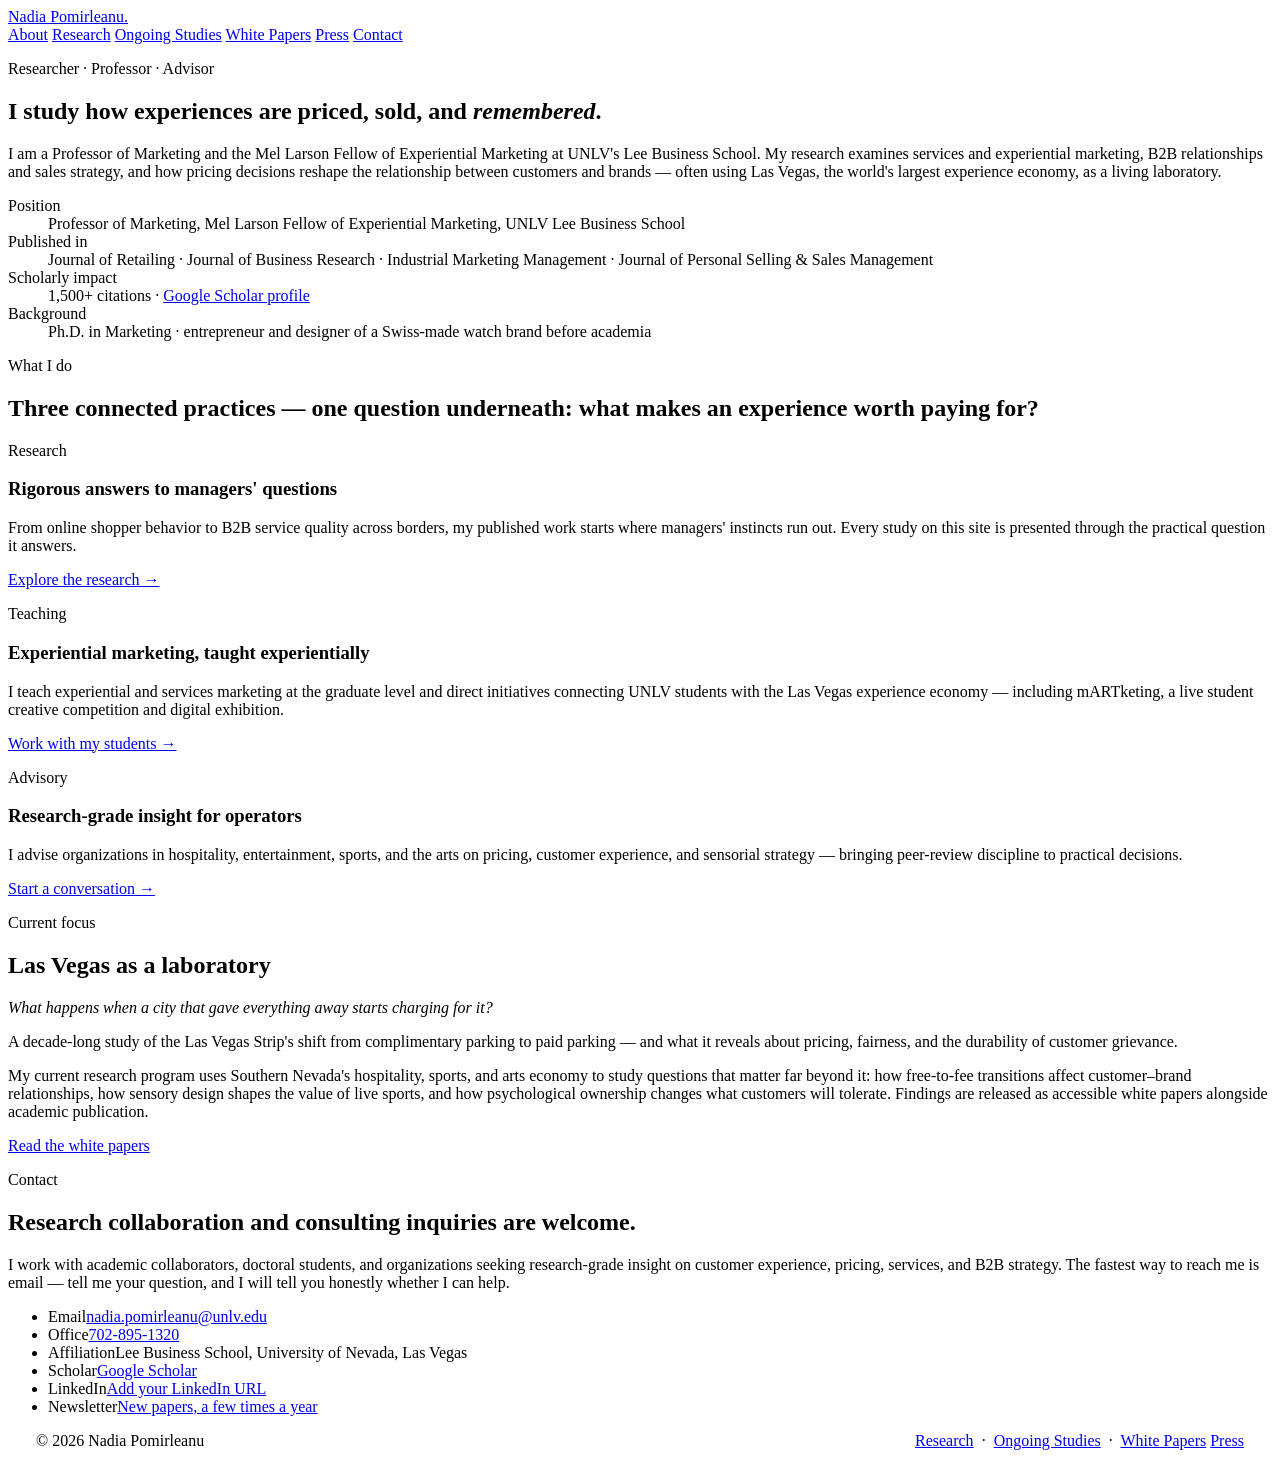
==== ongoing.html @ bba8aac1 "Add files via upload" ====
<!DOCTYPE html>
<html lang="en">
<head>
<meta charset="UTF-8">
<meta name="viewport" content="width=device-width, initial-scale=1.0">
<title>Nadia Pomirleanu, Ph.D. — Marketing Researcher & Professor</title>
<meta name="description" content="Nadia Pomirleanu is Professor of Marketing and Mel Larson Fellow of Experiential Marketing at UNLV. Research on services, B2B strategy, experiential marketing, and pricing.">
<link rel="preconnect" href="https://fonts.googleapis.com">
<link rel="preconnect" href="https://fonts.gstatic.com" crossorigin>
<link href="https://fonts.googleapis.com/css2?family=Fraunces:ital,opsz,wght@0,9..144,300..600;1,9..144,300..600&family=Instrument+Sans:wght@400;500;600&display=swap" rel="stylesheet">
<link rel="canonical" href="https://nadiapomirleanu.com/">
<meta property="og:type" content="website">
<meta property="og:title" content="Nadia Pomirleanu, Ph.D. — Marketing Researcher & Professor">
<meta property="og:description" content="Research on how experiences are priced, sold, and remembered. Services, pricing & fairness, B2B strategy, sensorial marketing.">
<meta property="og:url" content="https://nadiapomirleanu.com/">
<meta property="og:image" content="https://nadiapomirleanu.com/assets/og.png">
<meta name="twitter:card" content="summary_large_image">
<meta name="twitter:title" content="Nadia Pomirleanu, Ph.D. — Marketing Researcher & Professor">
<meta name="twitter:image" content="https://nadiapomirleanu.com/assets/og.png">
<link rel="stylesheet" href="styles.css">
<script src="analytics.js" defer></script>
<script type="application/ld+json">
{
  "@context": "https://schema.org",
  "@type": "Person",
  "name": "Nadia Pomirleanu",
  "honorificSuffix": "Ph.D.",
  "jobTitle": "Professor of Marketing",
  "worksFor": {"@type": "CollegeOrUniversity", "name": "University of Nevada, Las Vegas"},
  "email": "mailto:nadia.pomirleanu@unlv.edu",
  "url": "https://nadiapomirleanu.com",
  "sameAs": ["https://scholar.google.com/citations?user=PlLPTEgAAAAJ"],
  "knowsAbout": ["Pricing", "Customer Experience", "Services Marketing", "B2B Strategy", "Experiential Marketing"]
}
</script>
</head>
<body>

<header class="site">
  <div class="wrap site-bar">
    <a class="wordmark" href="index.html">Nadia Pomirleanu<span>.</span></a>
    <nav class="main">
      <a href="index.html" class="here">About</a>
      <a href="research.html">Research</a>
      <a href="ongoing.html">Ongoing Studies</a>
      <a href="white-papers.html">White Papers</a>
      <a href="press.html">Press</a>
      <a href="#contact">Contact</a>
    </nav>
  </div>
</header>

<section class="hero">
  <div class="wrap ident">
    <div>
      <p class="eyebrow">Researcher · Professor · Advisor</p>
      <h1 class="display">I study how experiences are priced, sold, and <em>remembered</em>.</h1>
      <p class="lede">I am a Professor of Marketing and the Mel Larson Fellow of Experiential Marketing at UNLV's Lee Business School. My research examines services and experiential marketing, B2B relationships and sales strategy, and how pricing decisions reshape the relationship between customers and brands — often using Las Vegas, the world's largest experience economy, as a living laboratory.</p>
    </div>
    <dl class="facts">
      <dt>Position</dt>
      <dd>Professor of Marketing, Mel Larson Fellow of Experiential Marketing, UNLV Lee Business School</dd>
      <dt>Published in</dt>
      <dd>Journal of Retailing · Journal of Business Research · Industrial Marketing Management · Journal of Personal Selling &amp; Sales Management</dd>
      <dt>Scholarly impact</dt>
      <dd>1,500+ citations · <a href="https://scholar.google.com/citations?user=PlLPTEgAAAAJ" style="border-bottom:1px solid var(--line)">Google Scholar profile</a></dd>
      <dt>Background</dt>
      <dd>Ph.D. in Marketing · entrepreneur and designer of a Swiss-made watch brand before academia</dd>
    </dl>
  </div>
</section>

<section class="band">
  <div class="wrap">
    <div class="band-head">
      <p class="eyebrow">What I do</p>
      <h2>Three connected practices — one question underneath: what makes an experience worth paying for?</h2>
    </div>
    <div class="pillars">
      <div class="pillar">
        <p class="eyebrow" style="margin-bottom:4px">Research</p>
        <h3>Rigorous answers to managers' questions</h3>
        <p>From online shopper behavior to B2B service quality across borders, my published work starts where managers' instincts run out. Every study on this site is presented through the practical question it answers.</p>
        <a class="more" href="research.html">Explore the research →</a>
      </div>
      <div class="pillar">
        <p class="eyebrow" style="margin-bottom:4px">Teaching</p>
        <h3>Experiential marketing, taught experientially</h3>
        <p>I teach experiential and services marketing at the graduate level and direct initiatives connecting UNLV students with the Las Vegas experience economy — including mARTketing, a live student creative competition and digital exhibition.</p>
        <a class="more" href="#contact">Work with my students →</a>
      </div>
      <div class="pillar">
        <p class="eyebrow" style="margin-bottom:4px">Advisory</p>
        <h3>Research-grade insight for operators</h3>
        <p>I advise organizations in hospitality, entertainment, sports, and the arts on pricing, customer experience, and sensorial strategy — bringing peer-review discipline to practical decisions.</p>
        <a class="more" href="#contact">Start a conversation →</a>
      </div>
    </div>
  </div>
</section>

<section class="band">
  <div class="wrap">
    <div class="band-head">
      <p class="eyebrow">Current focus</p>
      <h2>Las Vegas as a laboratory</h2>
    </div>
    <div class="entry" style="border-top:none; padding-top:0">
      <div>
        <p class="q"><em>What happens when a city that gave everything away starts charging for it?</em></p>
        <p class="meta">A decade-long study of the Las Vegas Strip's shift from complimentary parking to paid parking — and what it reveals about pricing, fairness, and the durability of customer grievance.</p>
      </div>
      <div class="body">
        <p>My current research program uses Southern Nevada's hospitality, sports, and arts economy to study questions that matter far beyond it: how free-to-fee transitions affect customer–brand relationships, how sensory design shapes the value of live sports, and how psychological ownership changes what customers will tolerate. Findings are released as accessible white papers alongside academic publication.</p>
        <a class="btn" href="white-papers.html">Read the white papers</a>
      </div>
    </div>
  </div>
</section>

<section class="band dark" id="contact">
  <div class="wrap contact-grid">
    <div>
      <p class="eyebrow">Contact</p>
      <h2>Research collaboration and consulting inquiries are welcome.</h2>
      <p class="lede" style="margin-top:20px">I work with academic collaborators, doctoral students, and organizations seeking research-grade insight on customer experience, pricing, services, and B2B strategy. The fastest way to reach me is email — tell me your question, and I will tell you honestly whether I can help.</p>
    </div>
    <div>
      <ul class="contact-list">
        <li><span>Email</span><a href="mailto:nadia.pomirleanu@unlv.edu">nadia.pomirleanu@unlv.edu</a></li>
        <li><span>Office</span><a href="tel:702-895-1320">702-895-1320</a></li>
        <li><span>Affiliation</span>Lee Business School, University of Nevada, Las Vegas</li>
        <li><span>Scholar</span><a href="https://scholar.google.com/citations?user=PlLPTEgAAAAJ">Google Scholar</a></li>
        <li><span>LinkedIn</span><a href="#">Add your LinkedIn URL</a></li>
        <li><span>Newsletter</span><a href="#REPLACE-WITH-NEWSLETTER-LINK" data-newsletter>New papers, a few times a year</a></li>
      </ul>
    </div>
  </div>
</section>

<footer class="site">
  <div class="wrap" style="display:flex; justify-content:space-between; flex-wrap:wrap; gap:16px; padding:0 28px">
    <div>© 2026 Nadia Pomirleanu</div>
    <div><a href="research.html">Research</a> &nbsp;·&nbsp; <a href="ongoing.html">Ongoing Studies</a> &nbsp;·&nbsp; <a href="white-papers.html">White Papers</a>
      <a href="press.html">Press</a></div>
  </div>
</footer>

</body>
</html>
---- styles.css ----
<?xml version="1.0" encoding="UTF-8"?>
<urlset xmlns="http://www.sitemaps.org/schemas/sitemap/0.9">
  <url><loc>https://nadiapomirleanu.com/</loc></url>
  <url><loc>https://nadiapomirleanu.com/research.html</loc></url>
  <url><loc>https://nadiapomirleanu.com/ongoing.html</loc></url>
  <url><loc>https://nadiapomirleanu.com/white-papers.html</loc></url>
  <url><loc>https://nadiapomirleanu.com/press.html</loc></url>
</urlset>
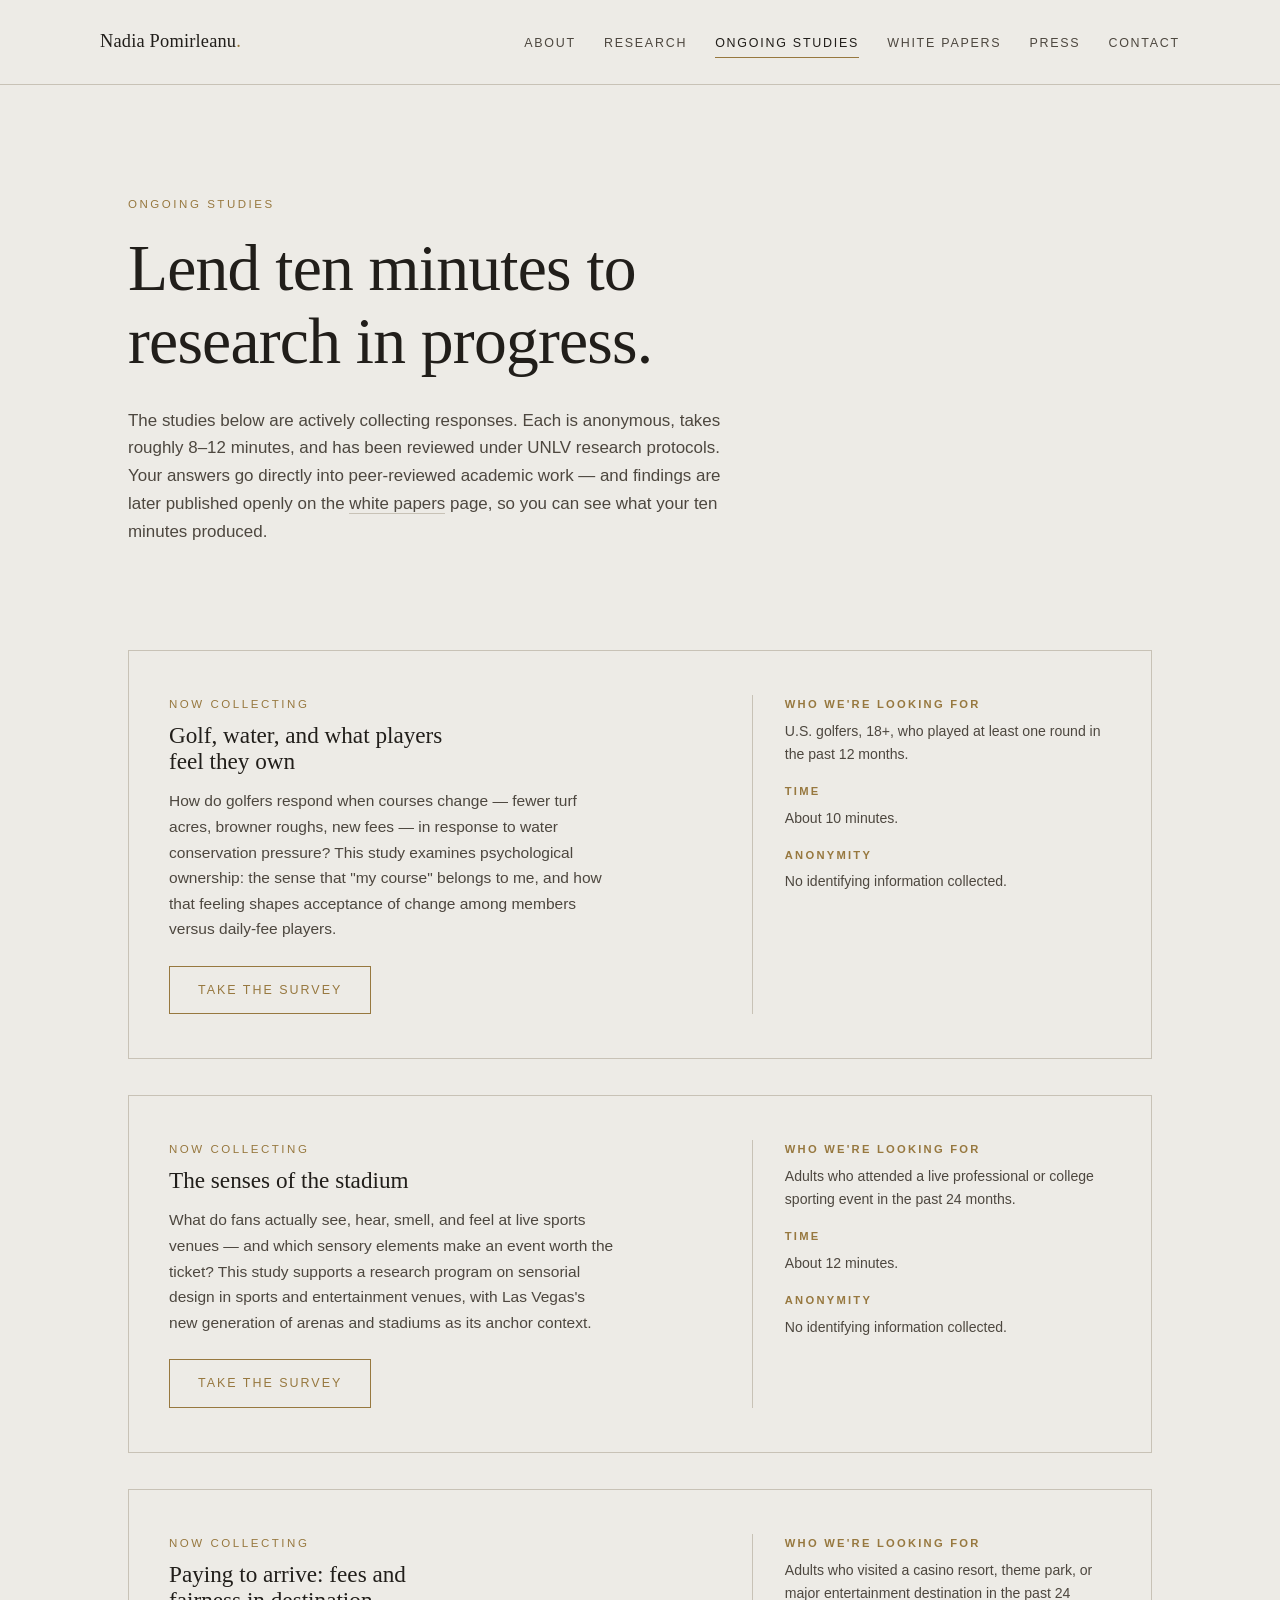
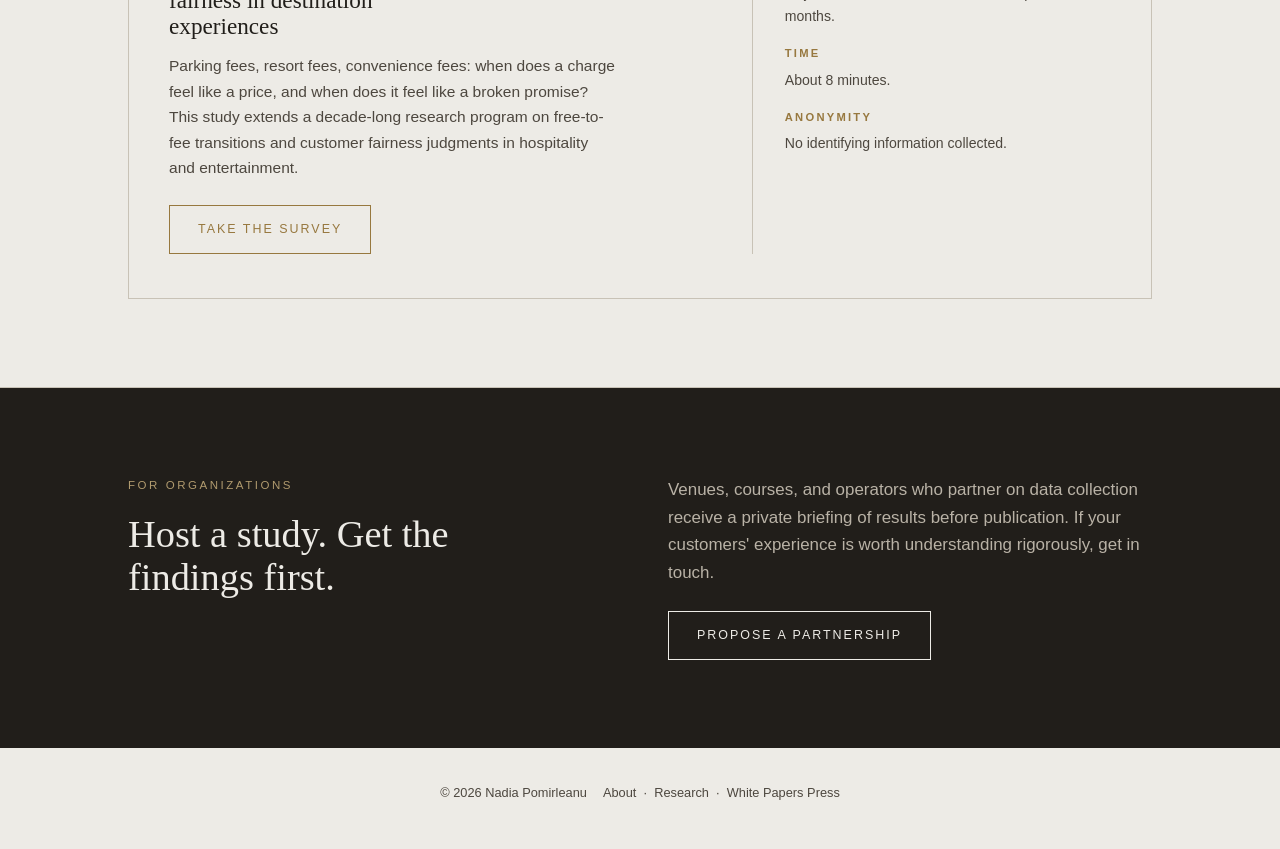
==== commit 8d97d851: "Add files via upload" ====
--- a/ongoing.html
+++ b/ongoing.html
@@ -3,36 +3,22 @@
 <head>
 <meta charset="UTF-8">
 <meta name="viewport" content="width=device-width, initial-scale=1.0">
-<title>Nadia Pomirleanu, Ph.D. — Marketing Researcher & Professor</title>
-<meta name="description" content="Nadia Pomirleanu is Professor of Marketing and Mel Larson Fellow of Experiential Marketing at UNLV. Research on services, B2B strategy, experiential marketing, and pricing.">
+<title>Ongoing Studies — Nadia Pomirleanu, Ph.D.</title>
+<meta name="description" content="Participate in ongoing marketing research studies by Nadia Pomirleanu, UNLV.">
 <link rel="preconnect" href="https://fonts.googleapis.com">
 <link rel="preconnect" href="https://fonts.gstatic.com" crossorigin>
 <link href="https://fonts.googleapis.com/css2?family=Fraunces:ital,opsz,wght@0,9..144,300..600;1,9..144,300..600&family=Instrument+Sans:wght@400;500;600&display=swap" rel="stylesheet">
-<link rel="canonical" href="https://nadiapomirleanu.com/">
+<link rel="canonical" href="https://nadiapomirleanu.com/ongoing.html">
 <meta property="og:type" content="website">
-<meta property="og:title" content="Nadia Pomirleanu, Ph.D. — Marketing Researcher & Professor">
-<meta property="og:description" content="Research on how experiences are priced, sold, and remembered. Services, pricing & fairness, B2B strategy, sensorial marketing.">
-<meta property="og:url" content="https://nadiapomirleanu.com/">
-<meta property="og:image" content="https://nadiapomirleanu.com/assets/og.png">
+<meta property="og:title" content="Ongoing Studies — Nadia Pomirleanu, Ph.D.">
+<meta property="og:description" content="Participate in ongoing marketing research: surveys on golf and water, stadium senses, and destination fees.">
+<meta property="og:url" content="https://nadiapomirleanu.com/ongoing.html">
+<meta property="og:image" content="https://nadiapomirleanu.com/og.png">
 <meta name="twitter:card" content="summary_large_image">
-<meta name="twitter:title" content="Nadia Pomirleanu, Ph.D. — Marketing Researcher & Professor">
-<meta name="twitter:image" content="https://nadiapomirleanu.com/assets/og.png">
+<meta name="twitter:title" content="Ongoing Studies — Nadia Pomirleanu, Ph.D.">
+<meta name="twitter:image" content="https://nadiapomirleanu.com/og.png">
 <link rel="stylesheet" href="styles.css">
 <script src="analytics.js" defer></script>
-<script type="application/ld+json">
-{
-  "@context": "https://schema.org",
-  "@type": "Person",
-  "name": "Nadia Pomirleanu",
-  "honorificSuffix": "Ph.D.",
-  "jobTitle": "Professor of Marketing",
-  "worksFor": {"@type": "CollegeOrUniversity", "name": "University of Nevada, Las Vegas"},
-  "email": "mailto:nadia.pomirleanu@unlv.edu",
-  "url": "https://nadiapomirleanu.com",
-  "sameAs": ["https://scholar.google.com/citations?user=PlLPTEgAAAAJ"],
-  "knowsAbout": ["Pricing", "Customer Experience", "Services Marketing", "B2B Strategy", "Experiential Marketing"]
-}
-</script>
 </head>
 <body>
 
@@ -40,100 +26,93 @@
   <div class="wrap site-bar">
     <a class="wordmark" href="index.html">Nadia Pomirleanu<span>.</span></a>
     <nav class="main">
-      <a href="index.html" class="here">About</a>
+      <a href="index.html">About</a>
       <a href="research.html">Research</a>
-      <a href="ongoing.html">Ongoing Studies</a>
+      <a href="ongoing.html" class="here">Ongoing Studies</a>
       <a href="white-papers.html">White Papers</a>
       <a href="press.html">Press</a>
-      <a href="#contact">Contact</a>
+      <a href="index.html#contact">Contact</a>
     </nav>
   </div>
 </header>
 
-<section class="hero">
-  <div class="wrap ident">
-    <div>
-      <p class="eyebrow">Researcher · Professor · Advisor</p>
-      <h1 class="display">I study how experiences are priced, sold, and <em>remembered</em>.</h1>
-      <p class="lede">I am a Professor of Marketing and the Mel Larson Fellow of Experiential Marketing at UNLV's Lee Business School. My research examines services and experiential marketing, B2B relationships and sales strategy, and how pricing decisions reshape the relationship between customers and brands — often using Las Vegas, the world's largest experience economy, as a living laboratory.</p>
-    </div>
-    <dl class="facts">
-      <dt>Position</dt>
-      <dd>Professor of Marketing, Mel Larson Fellow of Experiential Marketing, UNLV Lee Business School</dd>
-      <dt>Published in</dt>
-      <dd>Journal of Retailing · Journal of Business Research · Industrial Marketing Management · Journal of Personal Selling &amp; Sales Management</dd>
-      <dt>Scholarly impact</dt>
-      <dd>1,500+ citations · <a href="https://scholar.google.com/citations?user=PlLPTEgAAAAJ" style="border-bottom:1px solid var(--line)">Google Scholar profile</a></dd>
-      <dt>Background</dt>
-      <dd>Ph.D. in Marketing · entrepreneur and designer of a Swiss-made watch brand before academia</dd>
-    </dl>
+<section class="hero" style="padding-bottom:64px">
+  <div class="wrap">
+    <p class="eyebrow">Ongoing Studies</p>
+    <h1 class="display">Lend ten minutes to research in progress.</h1>
+    <p class="lede" style="margin-top:28px">The studies below are actively collecting responses. Each is anonymous, takes roughly 8–12 minutes, and has been reviewed under UNLV research protocols. Your answers go directly into peer-reviewed academic work — and findings are later published openly on the <a href="white-papers.html" style="border-bottom:1px solid var(--line)">white papers</a> page, so you can see what your ten minutes produced.</p>
   </div>
 </section>
 
-<section class="band">
+<section class="band" style="padding-top:40px">
   <div class="wrap">
-    <div class="band-head">
-      <p class="eyebrow">What I do</p>
-      <h2>Three connected practices — one question underneath: what makes an experience worth paying for?</h2>
-    </div>
-    <div class="pillars">
-      <div class="pillar">
-        <p class="eyebrow" style="margin-bottom:4px">Research</p>
-        <h3>Rigorous answers to managers' questions</h3>
-        <p>From online shopper behavior to B2B service quality across borders, my published work starts where managers' instincts run out. Every study on this site is presented through the practical question it answers.</p>
-        <a class="more" href="research.html">Explore the research →</a>
+
+    <!-- STUDY 1 — replace # with your live Qualtrics link -->
+    <div class="study">
+      <div>
+        <p class="eyebrow" style="margin-bottom:8px">Now collecting</p>
+        <h3>Golf, water, and what players feel they own</h3>
+        <p class="desc">How do golfers respond when courses change — fewer turf acres, browner roughs, new fees — in response to water conservation pressure? This study examines psychological ownership: the sense that "my course" belongs to me, and how that feeling shapes acceptance of change among members versus daily-fee players.</p>
+        <a class="btn brass" href="#REPLACE-WITH-QUALTRICS-LINK" data-survey>Take the survey</a>
       </div>
-      <div class="pillar">
-        <p class="eyebrow" style="margin-bottom:4px">Teaching</p>
-        <h3>Experiential marketing, taught experientially</h3>
-        <p>I teach experiential and services marketing at the graduate level and direct initiatives connecting UNLV students with the Las Vegas experience economy — including mARTketing, a live student creative competition and digital exhibition.</p>
-        <a class="more" href="#contact">Work with my students →</a>
-      </div>
-      <div class="pillar">
-        <p class="eyebrow" style="margin-bottom:4px">Advisory</p>
-        <h3>Research-grade insight for operators</h3>
-        <p>I advise organizations in hospitality, entertainment, sports, and the arts on pricing, customer experience, and sensorial strategy — bringing peer-review discipline to practical decisions.</p>
-        <a class="more" href="#contact">Start a conversation →</a>
+      <div class="aside">
+        <b>Who we're looking for</b>
+        U.S. golfers, 18+, who played at least one round in the past 12 months.
+        <b>Time</b>
+        About 10 minutes.
+        <b>Anonymity</b>
+        No identifying information collected.
       </div>
     </div>
+
+    <!-- STUDY 2 — replace # with your live Qualtrics link -->
+    <div class="study">
+      <div>
+        <p class="eyebrow" style="margin-bottom:8px">Now collecting</p>
+        <h3>The senses of the stadium</h3>
+        <p class="desc">What do fans actually see, hear, smell, and feel at live sports venues — and which sensory elements make an event worth the ticket? This study supports a research program on sensorial design in sports and entertainment venues, with Las Vegas's new generation of arenas and stadiums as its anchor context.</p>
+        <a class="btn brass" href="#REPLACE-WITH-QUALTRICS-LINK" data-survey>Take the survey</a>
+      </div>
+      <div class="aside">
+        <b>Who we're looking for</b>
+        Adults who attended a live professional or college sporting event in the past 24 months.
+        <b>Time</b>
+        About 12 minutes.
+        <b>Anonymity</b>
+        No identifying information collected.
+      </div>
+    </div>
+
+    <!-- STUDY 3 — replace # with your live Qualtrics link -->
+    <div class="study">
+      <div>
+        <p class="eyebrow" style="margin-bottom:8px">Now collecting</p>
+        <h3>Paying to arrive: fees and fairness in destination experiences</h3>
+        <p class="desc">Parking fees, resort fees, convenience fees: when does a charge feel like a price, and when does it feel like a broken promise? This study extends a decade-long research program on free-to-fee transitions and customer fairness judgments in hospitality and entertainment.</p>
+        <a class="btn brass" href="#REPLACE-WITH-QUALTRICS-LINK" data-survey>Take the survey</a>
+      </div>
+      <div class="aside">
+        <b>Who we're looking for</b>
+        Adults who visited a casino resort, theme park, or major entertainment destination in the past 24 months.
+        <b>Time</b>
+        About 8 minutes.
+        <b>Anonymity</b>
+        No identifying information collected.
+      </div>
+    </div>
+
   </div>
 </section>
 
-<section class="band">
-  <div class="wrap">
-    <div class="band-head">
-      <p class="eyebrow">Current focus</p>
-      <h2>Las Vegas as a laboratory</h2>
-    </div>
-    <div class="entry" style="border-top:none; padding-top:0">
-      <div>
-        <p class="q"><em>What happens when a city that gave everything away starts charging for it?</em></p>
-        <p class="meta">A decade-long study of the Las Vegas Strip's shift from complimentary parking to paid parking — and what it reveals about pricing, fairness, and the durability of customer grievance.</p>
-      </div>
-      <div class="body">
-        <p>My current research program uses Southern Nevada's hospitality, sports, and arts economy to study questions that matter far beyond it: how free-to-fee transitions affect customer–brand relationships, how sensory design shapes the value of live sports, and how psychological ownership changes what customers will tolerate. Findings are released as accessible white papers alongside academic publication.</p>
-        <a class="btn" href="white-papers.html">Read the white papers</a>
-      </div>
-    </div>
-  </div>
-</section>
-
-<section class="band dark" id="contact">
+<section class="band dark">
   <div class="wrap contact-grid">
     <div>
-      <p class="eyebrow">Contact</p>
-      <h2>Research collaboration and consulting inquiries are welcome.</h2>
-      <p class="lede" style="margin-top:20px">I work with academic collaborators, doctoral students, and organizations seeking research-grade insight on customer experience, pricing, services, and B2B strategy. The fastest way to reach me is email — tell me your question, and I will tell you honestly whether I can help.</p>
+      <p class="eyebrow">For organizations</p>
+      <h2>Host a study. Get the findings first.</h2>
     </div>
-    <div>
-      <ul class="contact-list">
-        <li><span>Email</span><a href="mailto:nadia.pomirleanu@unlv.edu">nadia.pomirleanu@unlv.edu</a></li>
-        <li><span>Office</span><a href="tel:702-895-1320">702-895-1320</a></li>
-        <li><span>Affiliation</span>Lee Business School, University of Nevada, Las Vegas</li>
-        <li><span>Scholar</span><a href="https://scholar.google.com/citations?user=PlLPTEgAAAAJ">Google Scholar</a></li>
-        <li><span>LinkedIn</span><a href="#">Add your LinkedIn URL</a></li>
-        <li><span>Newsletter</span><a href="#REPLACE-WITH-NEWSLETTER-LINK" data-newsletter>New papers, a few times a year</a></li>
-      </ul>
+    <div style="align-self:center">
+      <p class="lede">Venues, courses, and operators who partner on data collection receive a private briefing of results before publication. If your customers' experience is worth understanding rigorously, get in touch.</p>
+      <a class="btn" href="mailto:nadia.pomirleanu@unlv.edu?subject=Research%20partnership">Propose a partnership</a>
     </div>
   </div>
 </section>
@@ -141,7 +120,7 @@
 <footer class="site">
   <div class="wrap" style="display:flex; justify-content:space-between; flex-wrap:wrap; gap:16px; padding:0 28px">
     <div>© 2026 Nadia Pomirleanu</div>
-    <div><a href="research.html">Research</a> &nbsp;·&nbsp; <a href="ongoing.html">Ongoing Studies</a> &nbsp;·&nbsp; <a href="white-papers.html">White Papers</a>
+    <div><a href="index.html">About</a> &nbsp;·&nbsp; <a href="research.html">Research</a> &nbsp;·&nbsp; <a href="white-papers.html">White Papers</a>
       <a href="press.html">Press</a></div>
   </div>
 </footer>
--- a/styles.css
+++ b/styles.css
@@ -1,8 +1,228 @@
-<?xml version="1.0" encoding="UTF-8"?>
-<urlset xmlns="http://www.sitemaps.org/schemas/sitemap/0.9">
-  <url><loc>https://nadiapomirleanu.com/</loc></url>
-  <url><loc>https://nadiapomirleanu.com/research.html</loc></url>
-  <url><loc>https://nadiapomirleanu.com/ongoing.html</loc></url>
-  <url><loc>https://nadiapomirleanu.com/white-papers.html</loc></url>
-  <url><loc>https://nadiapomirleanu.com/press.html</loc></url>
-</urlset>
+/* ============================================================
+   Nadia Pomirleanu — personal academic site
+   Tokens: limestone ground, espresso ink, muted brass accent
+   Type: Fraunces (display) + Instrument Sans (body/UI)
+   ============================================================ */
+
+:root {
+  --paper: #edebe6;
+  --paper-deep: #e4e1da;
+  --ink: #211e1a;
+  --ink-soft: #4d473f;
+  --brass: #97783f;
+  --brass-soft: #b09a6e;
+  --line: #c8c2b6;
+  --line-dark: #3a352e;
+  --max: 1080px;
+  --measure: 64ch;
+}
+
+* { margin: 0; padding: 0; box-sizing: border-box; }
+
+html { scroll-behavior: smooth; }
+@media (prefers-reduced-motion: reduce) {
+  html { scroll-behavior: auto; }
+  * { animation: none !important; transition: none !important; }
+}
+
+body {
+  background: var(--paper);
+  color: var(--ink);
+  font-family: "Instrument Sans", -apple-system, sans-serif;
+  font-size: 17px;
+  line-height: 1.65;
+  -webkit-font-smoothing: antialiased;
+}
+
+a { color: inherit; text-decoration: none; }
+a:focus-visible, button:focus-visible {
+  outline: 2px solid var(--brass);
+  outline-offset: 3px;
+}
+
+.wrap { max-width: var(--max); margin: 0 auto; padding: 0 28px; }
+
+/* ---------- header ---------- */
+header.site {
+  border-bottom: 1px solid var(--line);
+}
+.site-bar {
+  display: flex; align-items: baseline; justify-content: space-between;
+  padding: 26px 0;
+  gap: 24px; flex-wrap: wrap;
+}
+.wordmark {
+  font-family: "Fraunces", serif;
+  font-size: 1.15rem;
+  font-weight: 500;
+  letter-spacing: 0.01em;
+}
+.wordmark span { color: var(--brass); }
+nav.main { display: flex; gap: 28px; flex-wrap: wrap; }
+nav.main a {
+  font-size: 0.78rem;
+  letter-spacing: 0.14em;
+  text-transform: uppercase;
+  color: var(--ink-soft);
+  padding-bottom: 3px;
+  border-bottom: 1px solid transparent;
+}
+nav.main a:hover { color: var(--ink); }
+nav.main a.here { color: var(--ink); border-bottom-color: var(--brass); }
+
+/* ---------- shared atoms ---------- */
+.eyebrow {
+  font-size: 0.72rem;
+  letter-spacing: 0.22em;
+  text-transform: uppercase;
+  color: var(--brass);
+  margin-bottom: 18px;
+}
+.rule-double {
+  border: 0;
+  border-top: 1px solid var(--line);
+  position: relative;
+  margin: 0;
+}
+.rule-double::after {
+  content: "";
+  position: absolute; left: 0; right: 0; top: 3px;
+  border-top: 1px solid var(--line);
+}
+
+h1, h2, h3 { font-family: "Fraunces", serif; font-weight: 420; line-height: 1.12; }
+.display {
+  font-size: clamp(2.3rem, 5.4vw, 4.1rem);
+  letter-spacing: -0.012em;
+  max-width: 22ch;
+}
+.display em, .q em { font-style: italic; }
+
+.lede {
+  max-width: var(--measure);
+  font-size: 1.06rem;
+  color: var(--ink-soft);
+}
+
+section.band { padding: 88px 0; }
+section.band + section.band { border-top: 1px solid var(--line); }
+
+.band-head { display: grid; grid-template-columns: 220px 1fr; gap: 36px; margin-bottom: 52px; }
+.band-head h2 { font-size: clamp(1.6rem, 3vw, 2.2rem); }
+@media (max-width: 760px) { .band-head { grid-template-columns: 1fr; gap: 8px; } }
+
+/* ---------- hero ---------- */
+.hero { padding: 110px 0 96px; }
+.hero .ident {
+  display: grid; grid-template-columns: 1.4fr 1fr; gap: 56px; align-items: end;
+}
+@media (max-width: 860px) { .hero .ident { grid-template-columns: 1fr; } }
+.hero .lede { margin-top: 30px; }
+.facts { border-left: 1px solid var(--line); padding-left: 32px; }
+.facts dt {
+  font-size: 0.7rem; letter-spacing: 0.2em; text-transform: uppercase;
+  color: var(--brass); margin-top: 22px;
+}
+.facts dt:first-child { margin-top: 0; }
+.facts dd { font-size: 0.95rem; color: var(--ink-soft); margin-top: 4px; }
+
+/* ---------- dark band ---------- */
+.band.dark {
+  background: var(--ink);
+  color: var(--paper);
+  border-top: none;
+}
+.band.dark .eyebrow { color: var(--brass-soft); }
+.band.dark .lede { color: #b9b2a6; }
+.band.dark .rule-double, .band.dark .rule-double::after { border-color: var(--line-dark); }
+
+/* ---------- cards / entries ---------- */
+.q {
+  font-family: "Fraunces", serif;
+  font-style: italic;
+  font-weight: 400;
+  font-size: clamp(1.35rem, 2.6vw, 1.8rem);
+  line-height: 1.25;
+  max-width: 28ch;
+}
+.entry { padding: 56px 0; border-top: 1px solid var(--line); display: grid; grid-template-columns: 1fr 1fr; gap: 48px; }
+.entry:first-of-type { border-top: none; }
+@media (max-width: 860px) { .entry { grid-template-columns: 1fr; gap: 20px; } }
+.entry .meta { margin-top: 22px; font-size: 0.86rem; color: var(--ink-soft); max-width: 46ch; }
+.entry .meta strong { font-weight: 600; color: var(--ink); }
+.entry .body p + p { margin-top: 14px; }
+.entry .body .label {
+  font-size: 0.7rem; letter-spacing: 0.2em; text-transform: uppercase;
+  color: var(--brass); display: block; margin-bottom: 8px;
+}
+.entry .body .practice { margin-top: 26px; }
+
+/* ---------- pillars (landing) ---------- */
+.pillars { display: grid; grid-template-columns: repeat(3, 1fr); gap: 1px; background: var(--line); border: 1px solid var(--line); }
+@media (max-width: 860px) { .pillars { grid-template-columns: 1fr; } }
+.pillar { background: var(--paper); padding: 40px 32px; display: flex; flex-direction: column; gap: 14px; }
+.pillar h3 { font-size: 1.3rem; }
+.pillar p { font-size: 0.95rem; color: var(--ink-soft); }
+.pillar a.more { font-size: 0.78rem; letter-spacing: 0.14em; text-transform: uppercase; color: var(--brass); margin-top: auto; }
+.pillar a.more:hover { color: var(--ink); }
+
+/* ---------- survey cards ---------- */
+.study { border: 1px solid var(--line); padding: 44px 40px; margin-top: 36px; display: grid; grid-template-columns: 1.5fr 1fr; gap: 44px; background: var(--paper); }
+.study:first-of-type { margin-top: 0; }
+@media (max-width: 860px) { .study { grid-template-columns: 1fr; padding: 32px 24px; } }
+.study h3 { font-size: 1.45rem; max-width: 24ch; }
+.study .desc { margin-top: 14px; font-size: 0.97rem; color: var(--ink-soft); max-width: 52ch; }
+.study .aside { border-left: 1px solid var(--line); padding-left: 32px; font-size: 0.88rem; color: var(--ink-soft); }
+@media (max-width: 860px) { .study .aside { border-left: none; padding-left: 0; border-top: 1px solid var(--line); padding-top: 18px; } }
+.study .aside b { display: block; font-size: 0.7rem; letter-spacing: 0.2em; text-transform: uppercase; color: var(--brass); font-weight: 600; margin-bottom: 6px; margin-top: 16px; }
+.study .aside b:first-child { margin-top: 0; }
+
+.btn {
+  display: inline-block;
+  margin-top: 24px;
+  padding: 13px 28px;
+  border: 1px solid var(--ink);
+  font-size: 0.78rem; letter-spacing: 0.16em; text-transform: uppercase;
+  transition: background 0.18s, color 0.18s;
+}
+.btn:hover { background: var(--ink); color: var(--paper); }
+.btn.brass { border-color: var(--brass); color: var(--brass); }
+.btn.brass:hover { background: var(--brass); color: var(--paper); }
+.band.dark .btn { border-color: var(--paper); }
+.band.dark .btn:hover { background: var(--paper); color: var(--ink); }
+.soon {
+  display: inline-block; margin-top: 24px;
+  font-size: 0.72rem; letter-spacing: 0.18em; text-transform: uppercase;
+  color: var(--ink-soft); border: 1px dashed var(--line); padding: 12px 22px;
+}
+
+/* ---------- white papers ---------- */
+.paper-card { border-top: 1px solid var(--line); padding: 64px 0; }
+.paper-card:first-of-type { border-top: none; }
+.paper-card .kicker { font-size: 0.72rem; letter-spacing: 0.22em; text-transform: uppercase; color: var(--brass); margin-bottom: 14px; }
+.paper-card h3 { font-size: clamp(1.6rem, 3vw, 2.1rem); max-width: 26ch; }
+.paper-card .sub { font-family: "Fraunces", serif; font-style: italic; font-size: 1.15rem; color: var(--ink-soft); margin-top: 10px; max-width: 50ch; }
+.paper-grid { display: grid; grid-template-columns: 1.4fr 1fr; gap: 48px; margin-top: 30px; }
+@media (max-width: 860px) { .paper-grid { grid-template-columns: 1fr; } }
+.paper-grid .findings p + p { margin-top: 12px; }
+.numbers { border-left: 1px solid var(--line); padding-left: 32px; }
+.numbers .n { font-family: "Fraunces", serif; font-size: 2rem; color: var(--brass); line-height: 1; }
+.numbers .nl { font-size: 0.82rem; color: var(--ink-soft); margin: 6px 0 24px; max-width: 30ch; }
+
+/* ---------- contact / footer ---------- */
+.contact-grid { display: grid; grid-template-columns: 1fr 1fr; gap: 56px; }
+@media (max-width: 860px) { .contact-grid { grid-template-columns: 1fr; } }
+.contact-grid h2 { font-size: clamp(1.7rem, 3.4vw, 2.4rem); max-width: 18ch; }
+.contact-list { list-style: none; margin-top: 8px; }
+.contact-list li { padding: 18px 0; border-bottom: 1px solid var(--line-dark); font-size: 0.95rem; display: flex; justify-content: space-between; gap: 20px; flex-wrap: wrap; }
+.contact-list span { color: #b9b2a6; font-size: 0.72rem; letter-spacing: 0.2em; text-transform: uppercase; padding-top: 3px; }
+.contact-list a:hover { color: var(--brass-soft); }
+
+footer.site {
+  border-top: 1px solid var(--line);
+  padding: 34px 0 46px;
+  font-size: 0.8rem; color: var(--ink-soft);
+  display: flex; justify-content: space-between; gap: 16px; flex-wrap: wrap;
+}
+.band.dark + footer.site { border-top: none; }
+footer.site a:hover { color: var(--brass); }
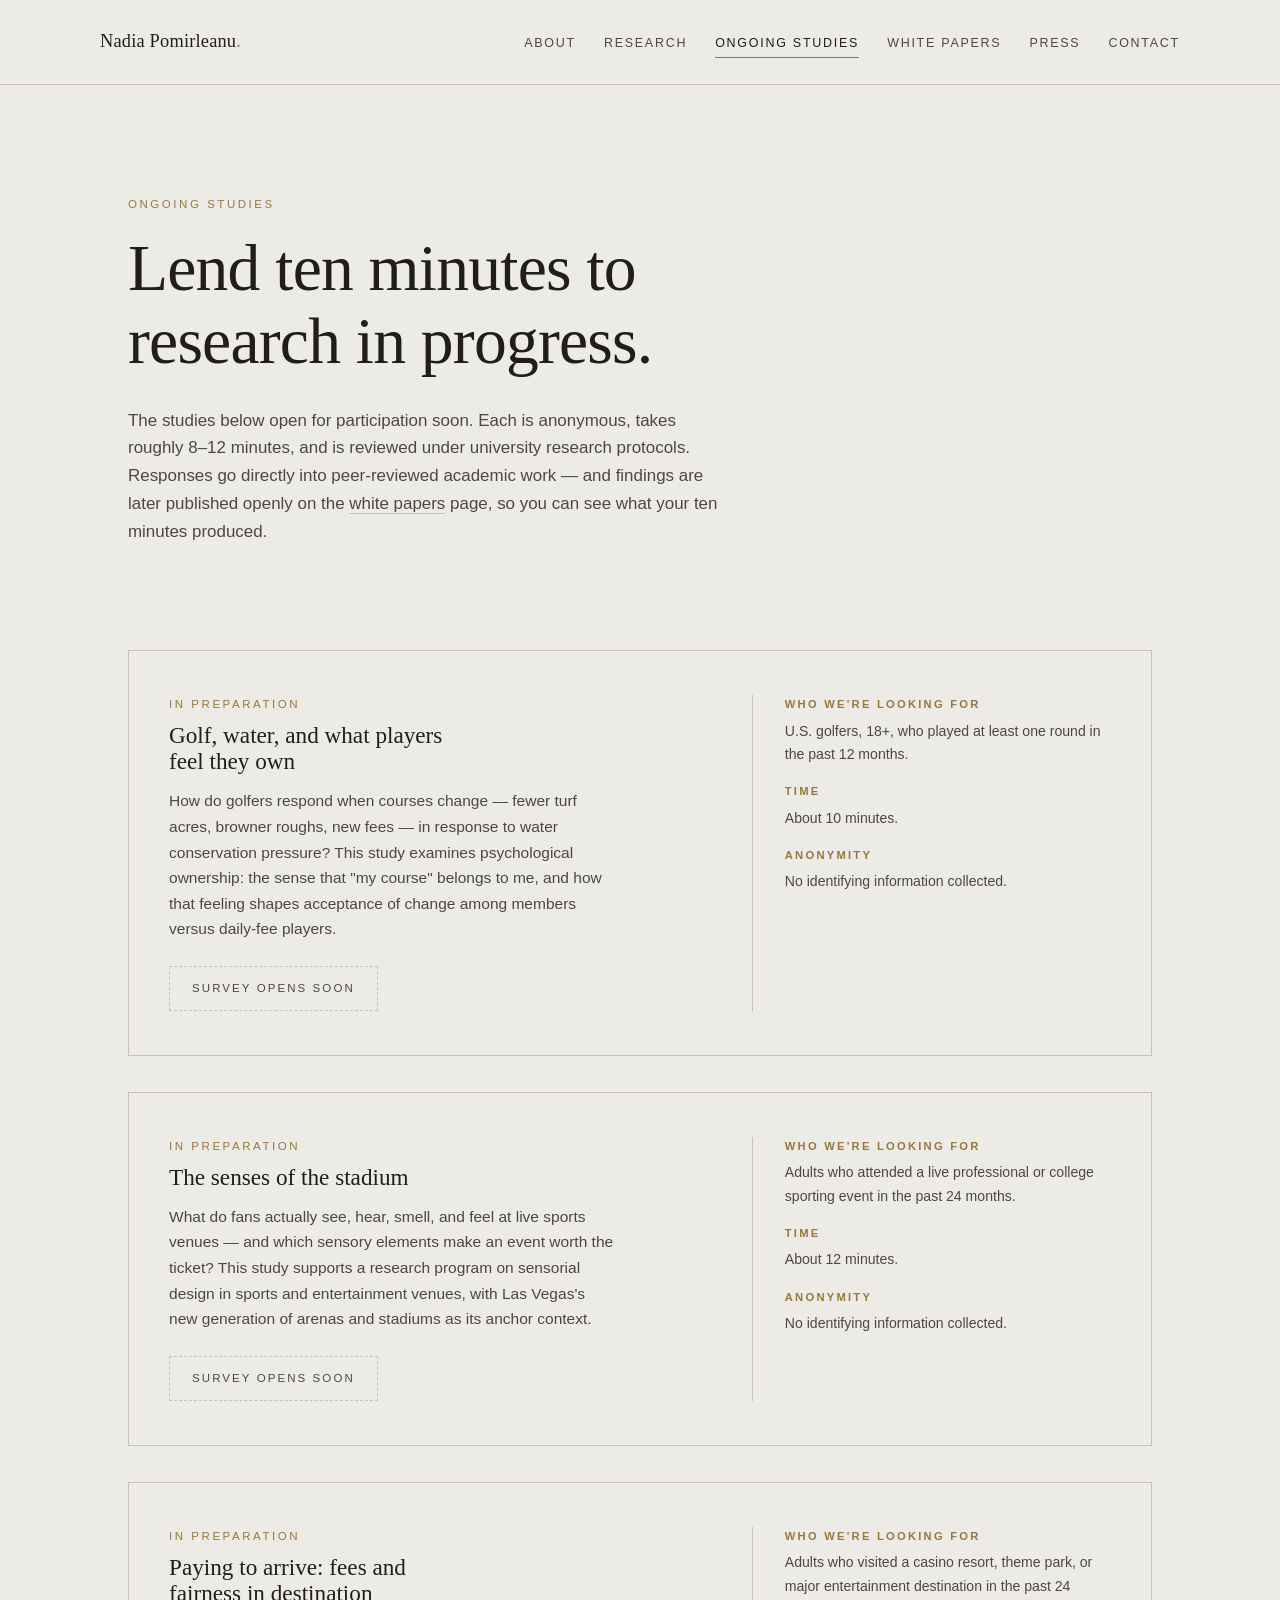
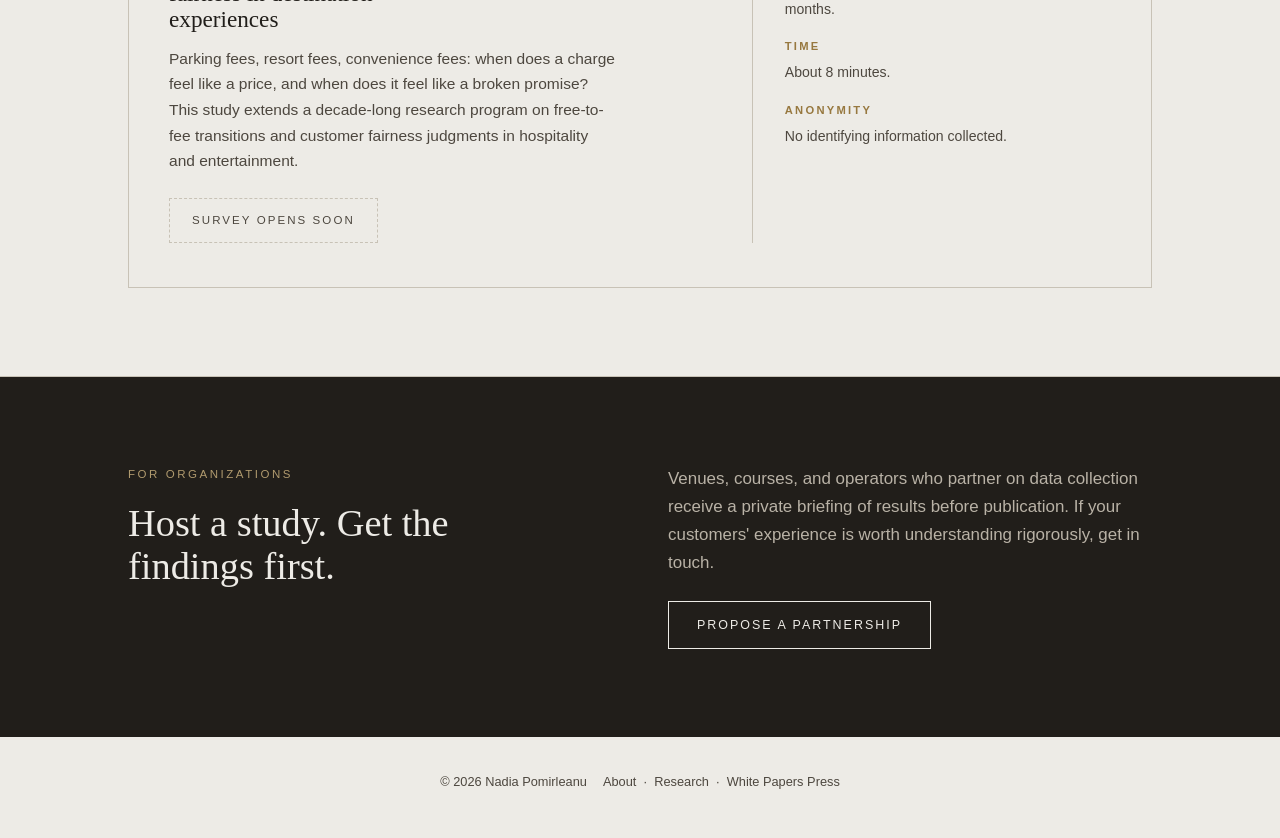
==== commit d8ab9652: "Add files via upload" ====
--- a/ongoing.html
+++ b/ongoing.html
@@ -40,7 +40,7 @@
   <div class="wrap">
     <p class="eyebrow">Ongoing Studies</p>
     <h1 class="display">Lend ten minutes to research in progress.</h1>
-    <p class="lede" style="margin-top:28px">The studies below are actively collecting responses. Each is anonymous, takes roughly 8–12 minutes, and has been reviewed under UNLV research protocols. Your answers go directly into peer-reviewed academic work — and findings are later published openly on the <a href="white-papers.html" style="border-bottom:1px solid var(--line)">white papers</a> page, so you can see what your ten minutes produced.</p>
+    <p class="lede" style="margin-top:28px">The studies below open for participation soon. Each is anonymous, takes roughly 8–12 minutes, and is reviewed under university research protocols. Responses go directly into peer-reviewed academic work — and findings are later published openly on the <a href="white-papers.html" style="border-bottom:1px solid var(--line)">white papers</a> page, so you can see what your ten minutes produced.</p>
   </div>
 </section>
 
@@ -50,10 +50,10 @@
     <!-- STUDY 1 — replace # with your live Qualtrics link -->
     <div class="study">
       <div>
-        <p class="eyebrow" style="margin-bottom:8px">Now collecting</p>
+        <p class="eyebrow" style="margin-bottom:8px">In preparation</p>
         <h3>Golf, water, and what players feel they own</h3>
         <p class="desc">How do golfers respond when courses change — fewer turf acres, browner roughs, new fees — in response to water conservation pressure? This study examines psychological ownership: the sense that "my course" belongs to me, and how that feeling shapes acceptance of change among members versus daily-fee players.</p>
-        <a class="btn brass" href="#REPLACE-WITH-QUALTRICS-LINK" data-survey>Take the survey</a>
+        <span class="soon">Survey opens soon</span>
       </div>
       <div class="aside">
         <b>Who we're looking for</b>
@@ -68,10 +68,10 @@
     <!-- STUDY 2 — replace # with your live Qualtrics link -->
     <div class="study">
       <div>
-        <p class="eyebrow" style="margin-bottom:8px">Now collecting</p>
+        <p class="eyebrow" style="margin-bottom:8px">In preparation</p>
         <h3>The senses of the stadium</h3>
         <p class="desc">What do fans actually see, hear, smell, and feel at live sports venues — and which sensory elements make an event worth the ticket? This study supports a research program on sensorial design in sports and entertainment venues, with Las Vegas's new generation of arenas and stadiums as its anchor context.</p>
-        <a class="btn brass" href="#REPLACE-WITH-QUALTRICS-LINK" data-survey>Take the survey</a>
+        <span class="soon">Survey opens soon</span>
       </div>
       <div class="aside">
         <b>Who we're looking for</b>
@@ -86,10 +86,10 @@
     <!-- STUDY 3 — replace # with your live Qualtrics link -->
     <div class="study">
       <div>
-        <p class="eyebrow" style="margin-bottom:8px">Now collecting</p>
+        <p class="eyebrow" style="margin-bottom:8px">In preparation</p>
         <h3>Paying to arrive: fees and fairness in destination experiences</h3>
         <p class="desc">Parking fees, resort fees, convenience fees: when does a charge feel like a price, and when does it feel like a broken promise? This study extends a decade-long research program on free-to-fee transitions and customer fairness judgments in hospitality and entertainment.</p>
-        <a class="btn brass" href="#REPLACE-WITH-QUALTRICS-LINK" data-survey>Take the survey</a>
+        <span class="soon">Survey opens soon</span>
       </div>
       <div class="aside">
         <b>Who we're looking for</b>
